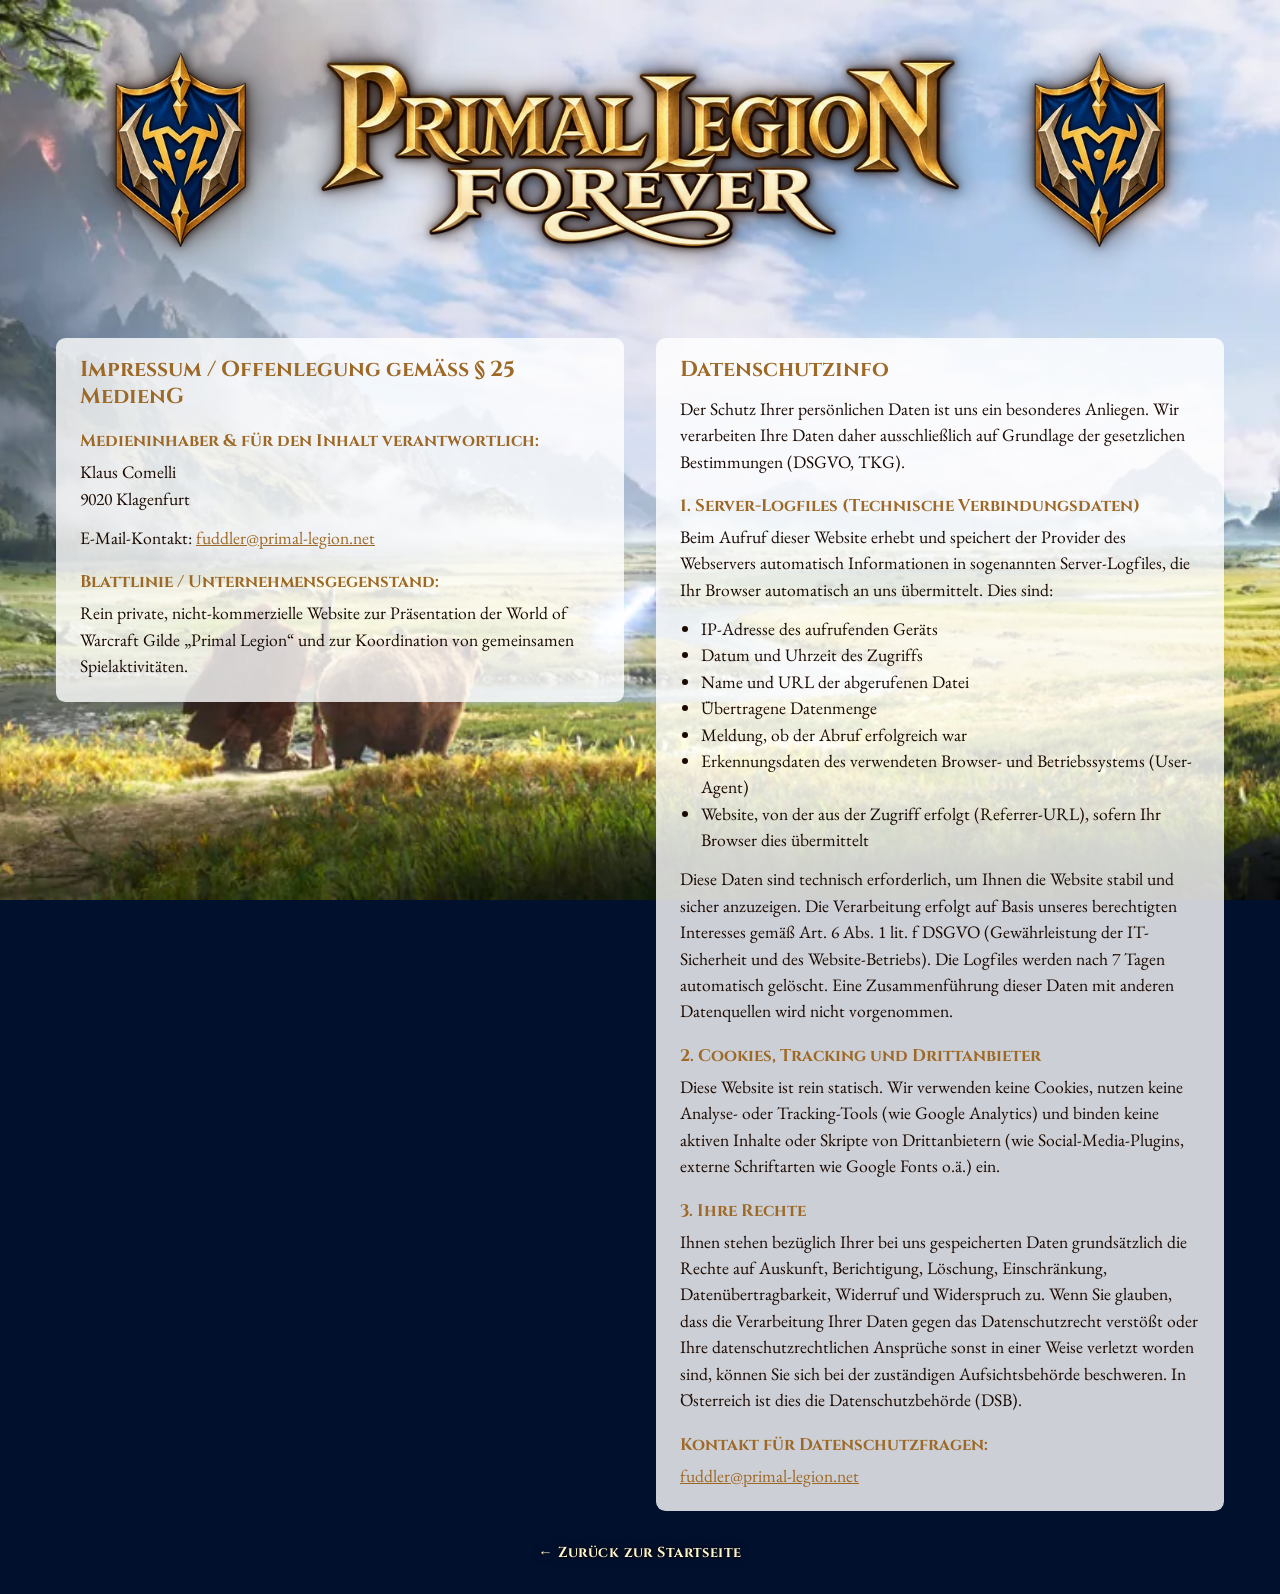
==== website/impressum.html @ 9b5c603c "Add Impressum page, external stylesheet, self-hosted fonts and tooltip delay - Move all CSS from ind" ====
<!DOCTYPE html>
<html lang="de">
<head>
  <meta charset="utf-8">
  <meta name="viewport" content="width=device-width, initial-scale=1">
  <title>Impressum & Datenschutz – Primal Legion Forever</title>
  <meta name="description" content="Impressum und Datenschutzinformation der World of Warcraft Forever Gilde Primal Legion">
  <meta name="theme-color" content="#00102d">
  <link rel="icon" type="image/png" href="images/favicon.png">
  <link rel="stylesheet" href="style.css">
</head>
<body class="page-impressum">
  <picture class="background">
    <source type="image/webp" media="(orientation: portrait)"
            srcset="images/bg-portrait-450.webp 450w, images/bg-portrait-900.webp 900w"
            sizes="56.25vh">
    <source media="(orientation: portrait)"
            srcset="images/bg-portrait-450.jpg 450w, images/bg-portrait-900.jpg 900w"
            sizes="56.25vh">
    <source type="image/webp"
            srcset="images/bg-1280.webp 1280w, images/bg-1920.webp 1920w, images/bg-2560.webp 2560w, images/bg-3840.webp 3840w"
            sizes="100vw">
    <img src="images/bg-1920.jpg"
         srcset="images/bg-1280.jpg 1280w, images/bg-1920.jpg 1920w, images/bg-2560.jpg 2560w, images/bg-3840.jpg 3840w"
         sizes="100vw" alt="" fetchpriority="high">
  </picture>

  <main>
    <header class="crest">
      <picture class="symbol symbol-left">
        <source type="image/webp" srcset="images/symbol-256.webp 256w, images/symbol-512.webp 512w" sizes="(max-width: 700px) 26vw, 17vw">
        <img src="images/symbol-512.png" srcset="images/symbol-256.png 256w, images/symbol-512.png 512w"
             sizes="(max-width: 700px) 26vw, 17vw" alt="Primal Legion guild symbol" width="512" height="512">
      </picture>

      <div class="crest-center">
        <div class="logo">
          <a class="logo-link" href="index.html" title="Zur Startseite">
            <picture>
              <source type="image/webp" srcset="images/logo-800.webp 800w, images/logo-1600.webp 1600w" sizes="(max-width: 700px) 90vw, 56vw">
              <img src="images/logo-1600.png" srcset="images/logo-800.png 800w, images/logo-1600.png 1600w"
                   sizes="(max-width: 700px) 90vw, 56vw" alt="Primal Legion Forever – zur Startseite" width="1600" height="533">
            </picture>
          </a>
        </div>
      </div>

      <picture class="symbol symbol-right" aria-hidden="true">
        <source type="image/webp" srcset="images/symbol-256.webp 256w, images/symbol-512.webp 512w" sizes="17vw">
        <img src="images/symbol-512.png" srcset="images/symbol-256.png 256w, images/symbol-512.png 512w"
             sizes="17vw" alt="" width="512" height="512">
      </picture>
    </header>

    <h1 class="sr-only">Impressum &amp; Datenschutz</h1>

    <div class="info-boxes">
      <section class="info-box" aria-labelledby="impressum-title">
        <h2 id="impressum-title">Impressum / Offenlegung gemäß § 25 MedienG</h2>

        <h3>Medieninhaber &amp; für den Inhalt verantwortlich:</h3>
        <p>
          Klaus Comelli<br>
          9020 Klagenfurt
        </p>

        <p>E-Mail-Kontakt: <a class="email" data-user="fuddler" data-domain="primal-legion.net">fuddler [at] primal-legion.net</a></p>

        <h3>Blattlinie / Unternehmensgegenstand:</h3>
        <p>Rein private, nicht-kommerzielle Website zur Präsentation der World of Warcraft Gilde „Primal Legion“ und zur Koordination von gemeinsamen Spielaktivitäten.</p>
      </section>

      <section class="info-box" aria-labelledby="datenschutz-title">
        <h2 id="datenschutz-title">Datenschutzinfo</h2>

        <p>Der Schutz Ihrer persönlichen Daten ist uns ein besonderes Anliegen. Wir verarbeiten Ihre Daten daher ausschließlich auf Grundlage der gesetzlichen Bestimmungen (DSGVO, TKG).</p>

        <h3>1. Server-Logfiles (Technische Verbindungsdaten)</h3>
        <p>Beim Aufruf dieser Website erhebt und speichert der Provider des Webservers automatisch Informationen in sogenannten Server-Logfiles, die Ihr Browser automatisch an uns übermittelt. Dies sind:</p>
        <ul>
          <li>IP-Adresse des aufrufenden Geräts</li>
          <li>Datum und Uhrzeit des Zugriffs</li>
          <li>Name und URL der abgerufenen Datei</li>
          <li>Übertragene Datenmenge</li>
          <li>Meldung, ob der Abruf erfolgreich war</li>
          <li>Erkennungsdaten des verwendeten Browser- und Betriebssystems (User-Agent)</li>
          <li>Website, von der aus der Zugriff erfolgt (Referrer-URL), sofern Ihr Browser dies übermittelt</li>
        </ul>
        <p>Diese Daten sind technisch erforderlich, um Ihnen die Website stabil und sicher anzuzeigen. Die Verarbeitung erfolgt auf Basis unseres berechtigten Interesses gemäß Art. 6 Abs. 1 lit. f DSGVO (Gewährleistung der IT-Sicherheit und des Website-Betriebs). Die Logfiles werden nach 7 Tagen automatisch gelöscht. Eine Zusammenführung dieser Daten mit anderen Datenquellen wird nicht vorgenommen.</p>

        <h3>2. Cookies, Tracking und Drittanbieter</h3>
        <p>Diese Website ist rein statisch. Wir verwenden keine Cookies, nutzen keine Analyse- oder Tracking-Tools (wie Google Analytics) und binden keine aktiven Inhalte oder Skripte von Drittanbietern (wie Social-Media-Plugins, externe Schriftarten wie Google Fonts o.ä.) ein.</p>

        <h3>3. Ihre Rechte</h3>
        <p>Ihnen stehen bezüglich Ihrer bei uns gespeicherten Daten grundsätzlich die Rechte auf Auskunft, Berichtigung, Löschung, Einschränkung, Datenübertragbarkeit, Widerruf und Widerspruch zu. Wenn Sie glauben, dass die Verarbeitung Ihrer Daten gegen das Datenschutzrecht verstößt oder Ihre datenschutzrechtlichen Ansprüche sonst in einer Weise verletzt worden sind, können Sie sich bei der zuständigen Aufsichtsbehörde beschweren. In Österreich ist dies die Datenschutzbehörde (DSB).</p>

        <h3>Kontakt für Datenschutzfragen:</h3>
        <p><a class="email" data-user="fuddler" data-domain="primal-legion.net">fuddler [at] primal-legion.net</a></p>
      </section>
    </div>

    <nav class="back-link">
      <a class="page-link" href="index.html">← Zurück zur Startseite</a>
    </nav>
  </main>

  <script>
    // Spam protection: the e-mail address is only assembled in the browser.
    // Without JavaScript the plain text "user [at] domain" stays visible.
    document.querySelectorAll("a.email").forEach(function (a) {
      const address = a.dataset.user + "@" + a.dataset.domain;
      a.href = "mailto:" + address;
      a.textContent = address;
    });
  </script>
</body>
</html>
---- website/style.css ----
/* Primal Legion Forever – styles for index.html */
/* Color scheme derived from the guild logo (gold/cream/brown) and guild symbol (royal blue/navy) */
:root {
  /* Fonts: Cinzel (logo-like capitals) for captions/links, EB Garamond for running text */
  --font-display: "Cinzel", Georgia, "Times New Roman", serif;
  --font-text:    "EB Garamond", Georgia, "Times New Roman", serif;

  --gold-light: #fae5a0;
  --gold:       #f0c972;
  --gold-mid:   #c69547;
  --gold-dark:  #9e6926;
  --bronze:     #764a15;
  --cream:      #fdf7cd;
  --brown-dark: #1a0900;
  --royal-blue: #002355;
  --navy:       #011a41;
  --navy-deep:  #00102d;

  /* Sizes of the crest (logo + symbols) */
  --logo-w: min(56vw, 900px, 72svh);
  --symbol-w: calc(var(--logo-w) * 0.3);
  --crest-gap: clamp(1rem, 3vw, 3.5rem);
}

/* Self-hosted fonts (SIL OFL, see fonts/OFL-*.txt) – no external font services (privacy) */
@font-face {
  font-family: "Cinzel";
  src: url("fonts/cinzel-latin-400-normal.woff2") format("woff2");
  font-weight: 400;
  font-style: normal;
  font-display: swap;
}
@font-face {
  font-family: "Cinzel";
  src: url("fonts/cinzel-latin-700-normal.woff2") format("woff2");
  font-weight: 700;
  font-style: normal;
  font-display: swap;
}
@font-face {
  font-family: "EB Garamond";
  src: url("fonts/eb-garamond-latin-400-normal.woff2") format("woff2");
  font-weight: 400;
  font-style: normal;
  font-display: swap;
}
@font-face {
  font-family: "EB Garamond";
  src: url("fonts/eb-garamond-latin-700-normal.woff2") format("woff2");
  font-weight: 700;
  font-style: normal;
  font-display: swap;
}

*, *::before, *::after { box-sizing: border-box; }

html {
  background: var(--navy-deep); /* shown while the background image loads */
  overflow-y: scroll; /* always show the vertical scrollbar, so pages don't shift when switching */
}
body {
  margin: 0;
  min-height: 100%;
  color: var(--cream);
  font-family: Georgia, "Times New Roman", serif;
}

/* Full-viewport background image */
.background {
  position: fixed;
  inset: 0;
  z-index: -1;
}
.background img {
  width: 100%;
  height: 100%;
  object-fit: cover;
  object-position: 29% 50%; /* keep dwarf & bear in view when cropped */
  display: block;
}

main {
  position: relative;
  min-height: 100svh;
}

/* Crest: centered horizontally, vertically centered in the top third */
.crest {
  position: absolute;
  top: 0;
  left: 0;
  right: 0;
  height: 33.333svh;
  display: flex;
  align-items: center;
  justify-content: center;
  gap: var(--crest-gap);
  padding: 0 1rem;
}
.crest img {
  display: block;
  width: 100%;
  height: auto;
  /* Medium dark glow following the image outline (alpha channel) */
  filter:
    drop-shadow(0 0 4px rgb(26 9 0 / 0.9))
    drop-shadow(0 0 14px rgb(26 9 0 / 0.65));
}
.crest-center { position: relative; width: var(--logo-w); flex: 0 0 auto; }
.crest .logo { margin: 0; }
.crest .symbol { width: var(--symbol-w); flex: 0 0 auto; }

/* Countdown + Discord link, hanging below the logo
   (absolute, so the logo keeps its position in the top third) */
.below-logo {
  --below-gap: clamp(1rem, 3vw, 2.5rem);
  position: absolute;
  top: 100%;
  left: 50%;
  transform: translateX(-50%);
  display: flex;
  flex-direction: column;
  align-items: center;
  font-size: clamp(1.4rem, 2.6vw, 2.6rem);
}

/* Countdown to the WoW Forever release */
.countdown {
  position: relative; /* anchor for the tooltip */
  margin-top: var(--below-gap);
  padding: 0.2em 0.4em 0.4em 0; /* top right bottom left */
  display: flex;
  gap: 0.9em;
  background: rgb(255 255 255 / 0.8);
  border-radius: 0.25em;
  color: var(--gold-dark);
  white-space: nowrap;
  cursor: default;
}
.countdown[hidden] { display: none; }
.countdown .unit { display: flex; flex-direction: column; align-items: center; min-width: 2.2em; }
.countdown .value { font-weight: bold; line-height: 1.1; font-variant-numeric: tabular-nums; }
.countdown .label {
  font-size: max(0.38em, 0.7rem);
  text-transform: uppercase;
  letter-spacing: 0.06em;
  color: var(--bronze);
}

/* Discord link (SVG recolored to --gold-dark by tools/build_images.py) */
.discord {
  position: relative; /* anchor for the tooltip */
  display: block;
  margin-top: var(--below-gap);
}
.discord img {
  display: block;
  width: 5.4em; /* relative to the countdown font size */
  height: auto;
  filter: none; /* no glow (overrides .crest img) */
  transition: transform 0.15s ease;
}
.discord:hover img,
.discord:focus-visible img { transform: scale(1.06); }

/* Tooltips: navy + gold border (shield colors), cream text, small arrow.
   Placement: countdown = left (wide screens) / top (narrow), Discord = below. */
.tooltip {
  --arrow: 8px;
  position: absolute;
  z-index: 10;
  padding: 0.45em 0.9em;
  background: rgb(0 16 45 / 0.9); /* --navy-deep 90% */
  border: 1px solid var(--gold-mid);
  border-radius: 0.25rem;
  box-shadow: 0 2px 10px rgb(0 0 0 / 0.45);
  color: var(--cream);
  font-size: 0.95rem;
  font-weight: normal;
  letter-spacing: 0.03em;
  line-height: 1.2;
  white-space: nowrap;
  pointer-events: none;
  opacity: 0;
  visibility: hidden;
  transition: opacity 0.15s ease, translate 0.15s ease, visibility 0.15s;
}
/* Arrow: rotated square with the gold border on the two outer sides */
.tooltip::before {
  content: "";
  position: absolute;
  width: var(--arrow);
  height: var(--arrow);
  background: inherit;
  border: inherit;
  border-width: 0;
}

/* Below (Discord) */
.tooltip-bottom {
  top: calc(100% + 10px);
  left: 50%;
  transform: translateX(-50%);
  translate: 0 6px; /* slide up toward the element */
}
.tooltip-bottom::before {
  bottom: 100%;
  left: 50%;
  transform: translate(-50%, 50%) rotate(45deg);
  border-top-width: 1px;
  border-left-width: 1px;
}

/* Left (countdown on wide screens) */
.tooltip-side {
  right: calc(100% + 12px);
  top: 50%;
  transform: translateY(-50%);
  translate: -6px 0; /* slide right toward the element */
}
.tooltip-side::before {
  left: 100%;
  top: 50%;
  transform: translate(-50%, -50%) rotate(45deg);
  border-top-width: 1px;
  border-right-width: 1px;
}

/* Top (countdown on narrow screens) */
@media (max-width: 900px) {
  .tooltip-side {
    right: auto;
    top: auto;
    bottom: calc(100% + 10px);
    left: 50%;
    transform: translateX(-50%);
    translate: 0 -6px; /* slide down toward the element */
  }
  .tooltip-side::before {
    left: 50%;
    top: 100%;
    transform: translate(-50%, -50%) rotate(45deg);
    border-top-width: 0;
    border-right-width: 1px;
    border-bottom-width: 1px;
  }
}

/* Show: hover (mouse, after a short delay), keyboard focus or tap on touch devices
   (.show-tip, set by script) immediately. Hiding is always immediate. */
@media (hover: hover) {
  .countdown:hover .tooltip,
  .discord:hover .tooltip {
    opacity: 1;
    visibility: visible;
    translate: 0 0;
    transition-delay: 400ms;
  }
}
.countdown:focus-visible .tooltip,
.discord:focus-visible .tooltip,
.countdown.show-tip .tooltip { opacity: 1; visibility: visible; translate: 0 0; transition-delay: 0s; }

@media (prefers-reduced-motion: reduce) {
  .tooltip { transition-duration: 0s; } /* no animation, but keep the hover delay */
}

/* Phones / narrow screens: one symbol above the logo */
@media (max-width: 700px) {
  :root {
    --logo-w: min(90vw, 560px);
    --symbol-w: min(26vw, 160px);
    --crest-gap: 0.5rem;
  }
  .crest {
    flex-direction: column;
    height: auto;
    min-height: 33.333svh;
    padding-top: 1.5rem;
  }
  .crest .symbol-right { display: none; }
}

/* ---------- Footer link (index.html) and back link (impressum.html) ---------- */
.site-footer {
  position: absolute;
  bottom: 0;
  left: 0;
  right: 0;
  padding: 0.75rem clamp(1rem, 2vw, 1.75rem);
  text-align: right;
}
.page-link {
  color: var(--cream);
  font-family: var(--font-display);
  font-weight: 700;
  font-size: 0.9rem;
  letter-spacing: 0.03em;
  text-decoration: none;
  text-shadow: 0 0 3px rgb(26 9 0 / 0.95), 0 0 8px rgb(26 9 0 / 0.7);
}
.page-link:hover,
.page-link:focus-visible { color: var(--gold-light); text-decoration: underline; }

/* ---------- Impressum page ---------- */
.page-impressum .crest { position: relative; } /* in flow, so the boxes follow below */
.crest .logo-link { display: block; }

/* Visually hidden, but read by screen readers */
.sr-only {
  position: absolute;
  width: 1px;
  height: 1px;
  overflow: hidden;
  clip-path: inset(50%);
  white-space: nowrap;
}

/* Two boxes side by side, same look as the countdown box */
.info-boxes {
  display: flex;
  align-items: flex-start; /* each box as high as its content */
  gap: clamp(1rem, 2.5vw, 2rem);
  max-width: 1200px;
  margin: clamp(1rem, 3vw, 2.5rem) auto 0;
  padding: 0 1rem;
}
.info-box {
  flex: 1 1 0;
  min-width: 0;
  padding: 1.1rem 1.5rem 1.4rem;
  background: rgb(255 255 255 / 0.8);
  border-radius: 0.6rem;
  color: var(--brown-dark);
  font-family: var(--font-text);
  font-size: 1.1rem;
  line-height: 1.5;
  overflow-wrap: break-word;
}
.info-box h2,
.info-box h3 { font-family: var(--font-display); font-weight: 700; }
.info-box h2 {
  margin: 0 0 0.8rem;
  color: var(--gold-dark);
  font-size: 1.35rem;
  line-height: 1.25;
}
.info-box h3 {
  margin: 1.2rem 0 0.3rem;
  color: var(--gold-dark);
  font-size: 1.05rem;
}
.info-box p { margin: 0 0 0.8rem; }
.info-box p:last-child { margin-bottom: 0; }
.info-box ul { margin: 0.3rem 0 0.8rem; padding-left: 1.3rem; }
.info-box a { color: var(--gold-dark); }
.info-box a:hover,
.info-box a:focus-visible { color: var(--bronze); }

.back-link {
  padding: clamp(1.25rem, 3vw, 2rem) 1rem 2rem;
  text-align: center;
}

/* Phones: boxes stacked vertically */
@media (max-width: 700px) {
  .info-boxes { flex-direction: column; }
  .info-box { padding: 1rem 1.1rem 1.2rem; }
}
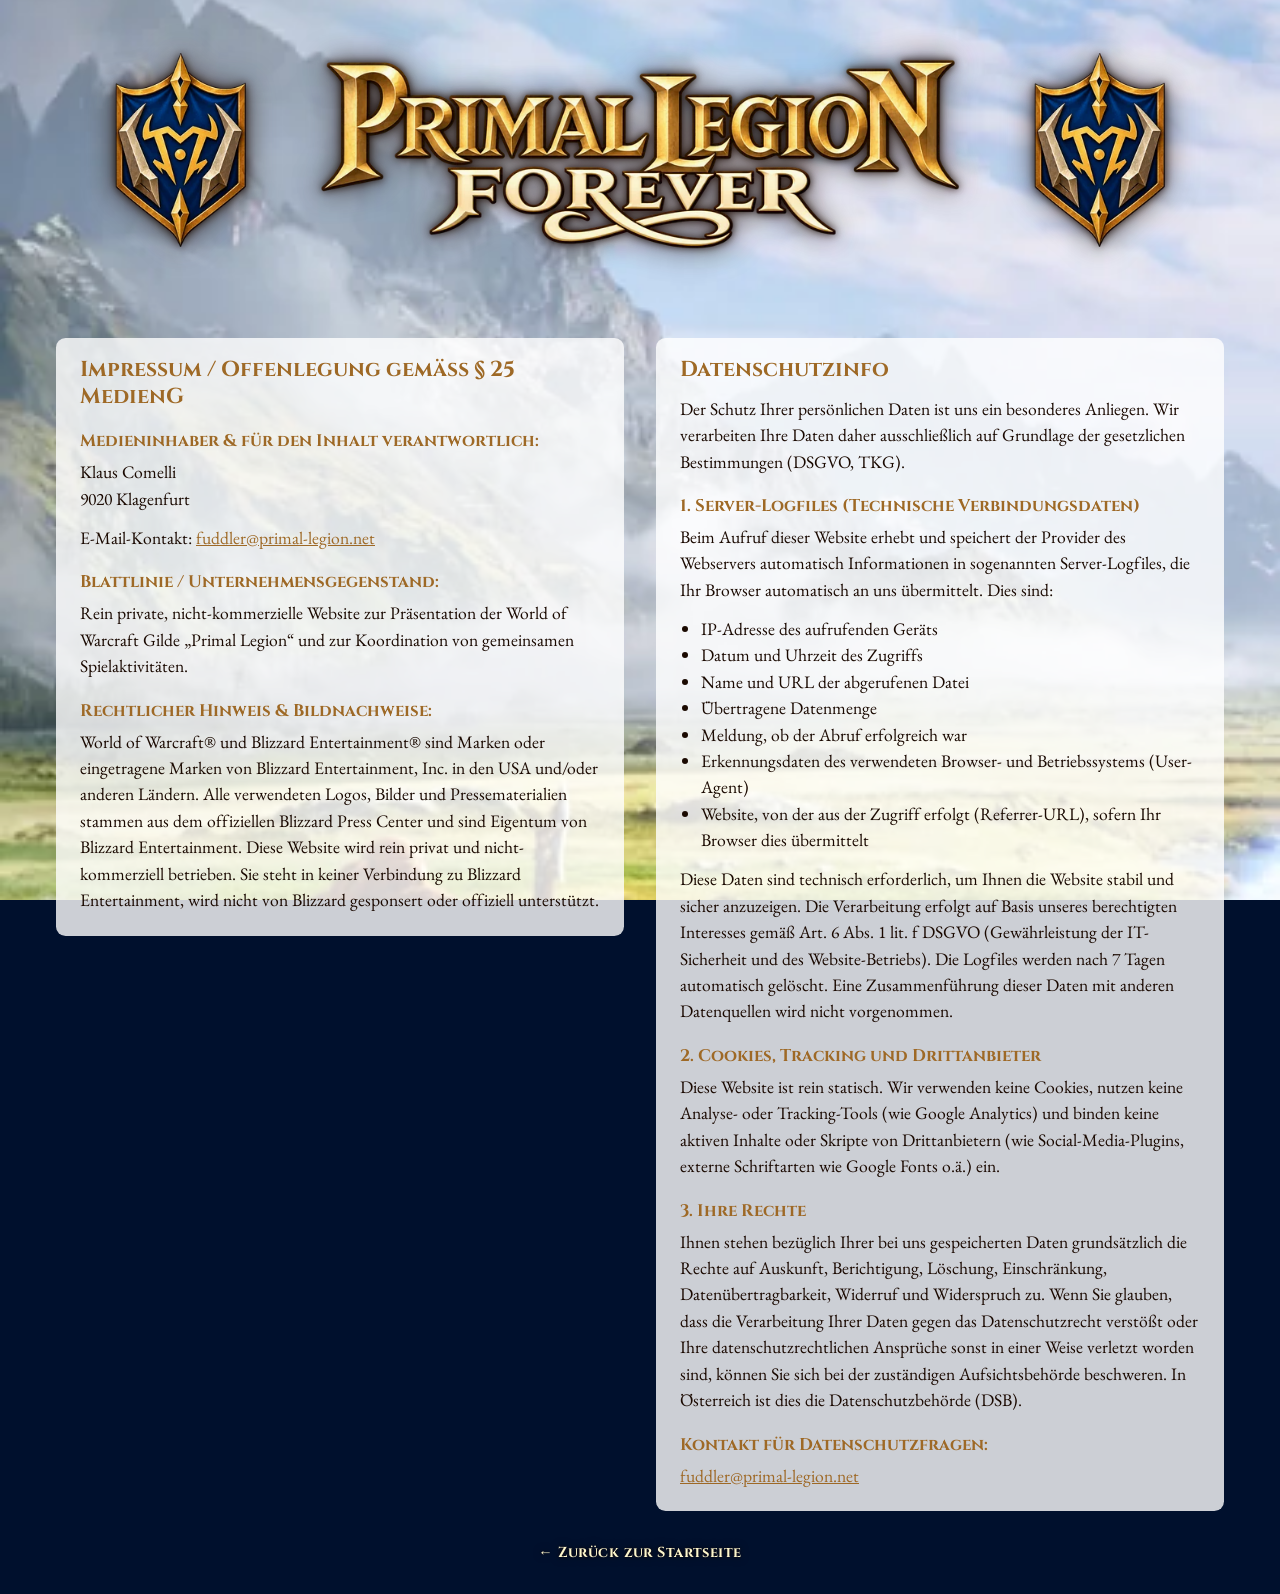
==== commit 63d20cc4: "Add legal notice and image credits to Impressum Co-Authored-By: Claude Opus 5.5 <noreply@anthropic.c" ====
--- a/website/impressum.html
+++ b/website/impressum.html
@@ -68,6 +68,9 @@
 
         <h3>Blattlinie / Unternehmensgegenstand:</h3>
         <p>Rein private, nicht-kommerzielle Website zur Präsentation der World of Warcraft Gilde „Primal Legion“ und zur Koordination von gemeinsamen Spielaktivitäten.</p>
+
+        <h3>Rechtlicher Hinweis &amp; Bildnachweise:</h3>
+        <p>World of Warcraft® und Blizzard Entertainment® sind Marken oder eingetragene Marken von Blizzard Entertainment, Inc. in den USA und/oder anderen Ländern. Alle verwendeten Logos, Bilder und Pressematerialien stammen aus dem offiziellen Blizzard Press Center und sind Eigentum von Blizzard Entertainment. Diese Website wird rein privat und nicht-kommerziell betrieben. Sie steht in keiner Verbindung zu Blizzard Entertainment, wird nicht von Blizzard gesponsert oder offiziell unterstützt.</p>
       </section>
 
       <section class="info-box" aria-labelledby="datenschutz-title">
--- a/website/style.css
+++ b/website/style.css
@@ -155,7 +155,7 @@
 }
 .discord img {
   display: block;
-  width: 5.4em; /* relative to the countdown font size */
+  width: 4.32em; /* relative to the countdown font size */
   height: auto;
   filter: none; /* no glow (overrides .crest img) */
   transition: transform 0.15s ease;
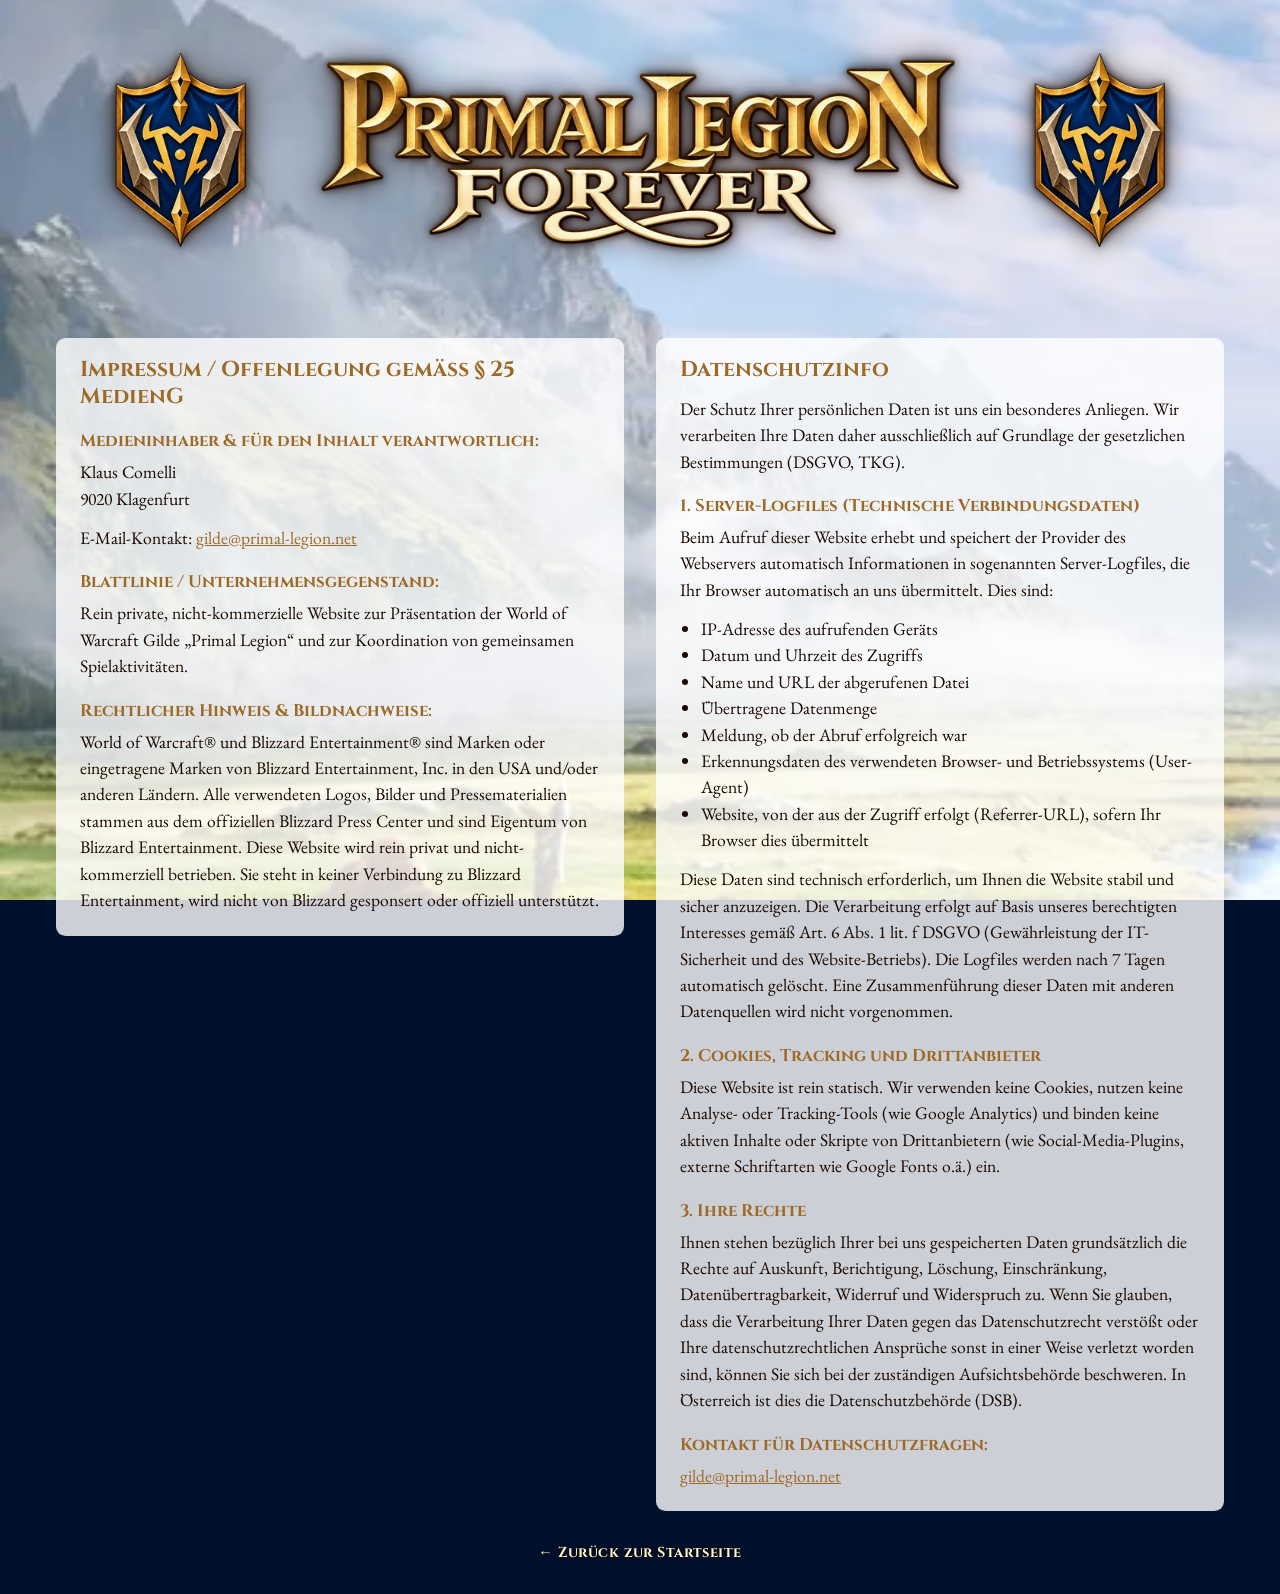
==== commit c8e1b869: "Change user name to guild in email" ====
--- a/website/impressum.html
+++ b/website/impressum.html
@@ -64,7 +64,7 @@
           9020 Klagenfurt
         </p>
 
-        <p>E-Mail-Kontakt: <a class="email" data-user="fuddler" data-domain="primal-legion.net">fuddler [at] primal-legion.net</a></p>
+        <p>E-Mail-Kontakt: <a class="email" data-user="gilde" data-domain="primal-legion.net">gilde [at] primal-legion.net</a></p>
 
         <h3>Blattlinie / Unternehmensgegenstand:</h3>
         <p>Rein private, nicht-kommerzielle Website zur Präsentation der World of Warcraft Gilde „Primal Legion“ und zur Koordination von gemeinsamen Spielaktivitäten.</p>
@@ -98,7 +98,7 @@
         <p>Ihnen stehen bezüglich Ihrer bei uns gespeicherten Daten grundsätzlich die Rechte auf Auskunft, Berichtigung, Löschung, Einschränkung, Datenübertragbarkeit, Widerruf und Widerspruch zu. Wenn Sie glauben, dass die Verarbeitung Ihrer Daten gegen das Datenschutzrecht verstößt oder Ihre datenschutzrechtlichen Ansprüche sonst in einer Weise verletzt worden sind, können Sie sich bei der zuständigen Aufsichtsbehörde beschweren. In Österreich ist dies die Datenschutzbehörde (DSB).</p>
 
         <h3>Kontakt für Datenschutzfragen:</h3>
-        <p><a class="email" data-user="fuddler" data-domain="primal-legion.net">fuddler [at] primal-legion.net</a></p>
+        <p><a class="email" data-user="gilde" data-domain="primal-legion.net">gilde [at] primal-legion.net</a></p>
       </section>
     </div>
 
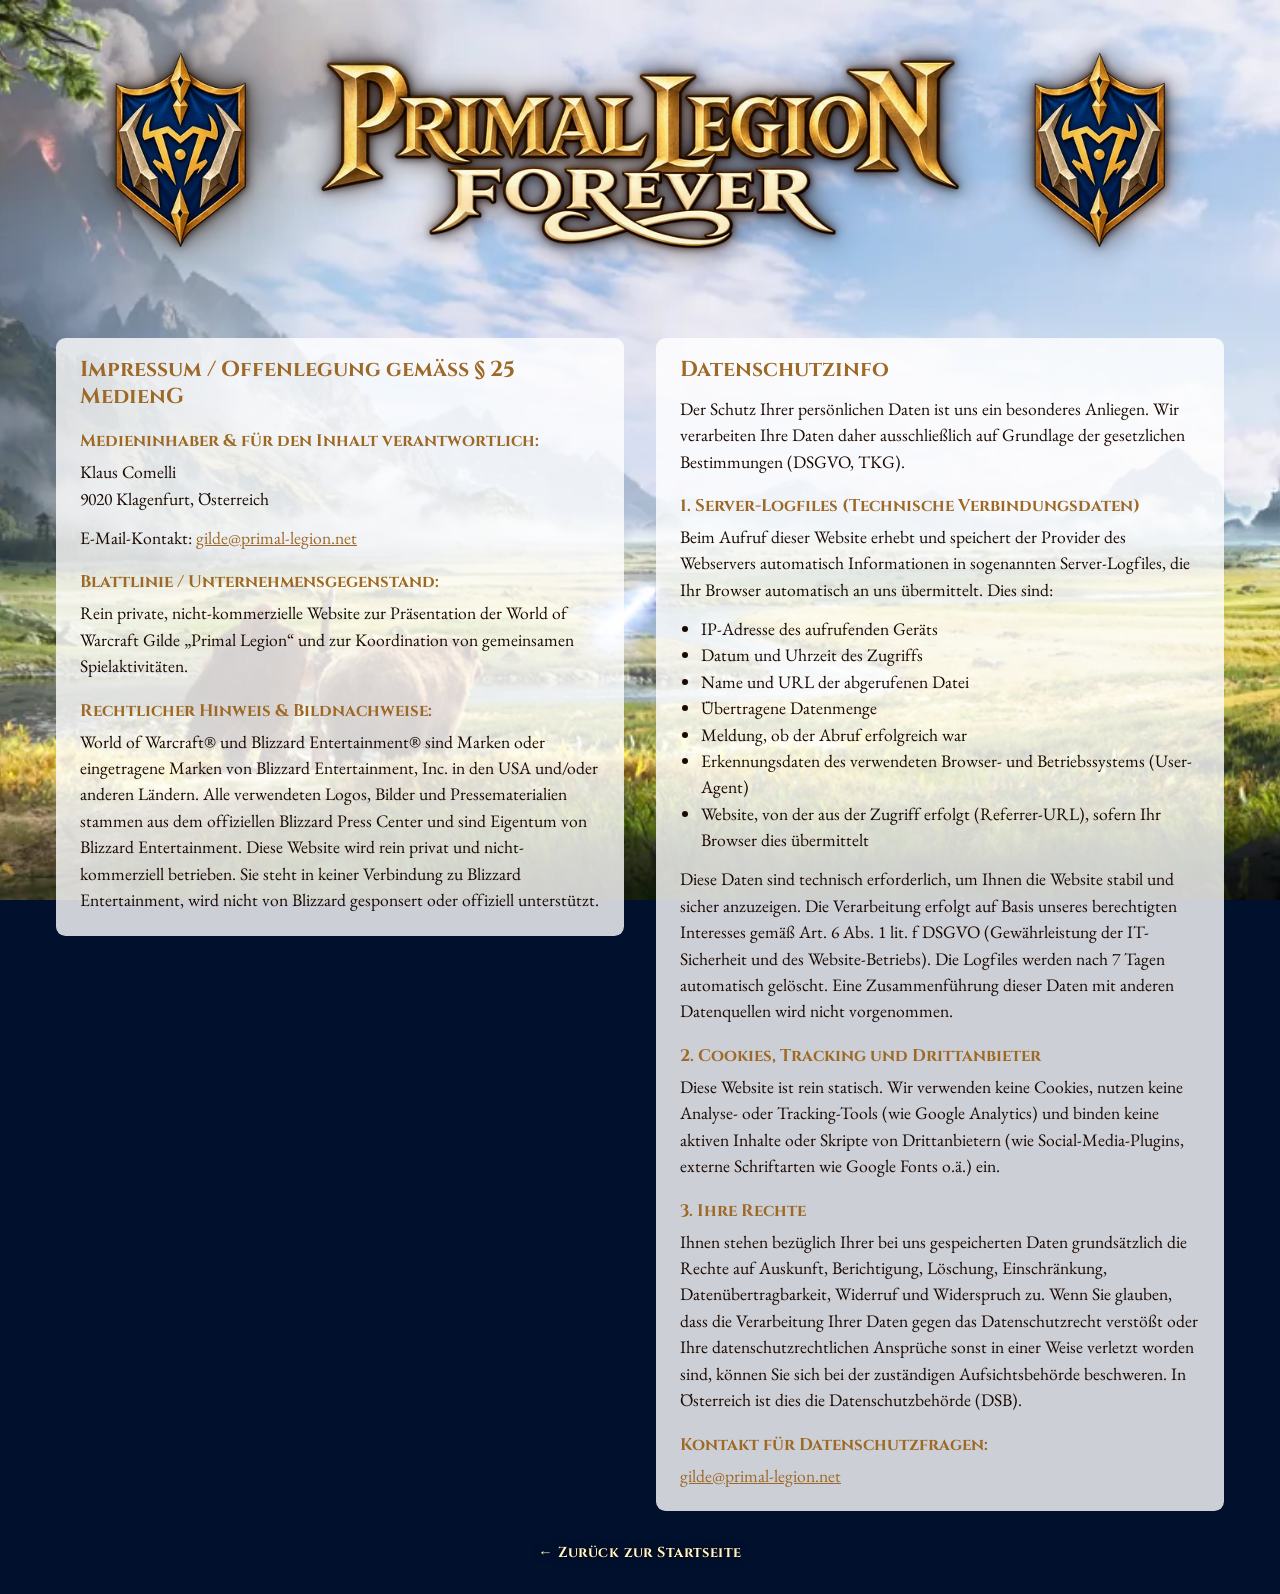
==== commit fa1c0f7b: "Added austria" ====
--- a/website/impressum.html
+++ b/website/impressum.html
@@ -61,7 +61,7 @@
         <h3>Medieninhaber &amp; für den Inhalt verantwortlich:</h3>
         <p>
           Klaus Comelli<br>
-          9020 Klagenfurt
+          9020 Klagenfurt, Österreich
         </p>
 
         <p>E-Mail-Kontakt: <a class="email" data-user="gilde" data-domain="primal-legion.net">gilde [at] primal-legion.net</a></p>
